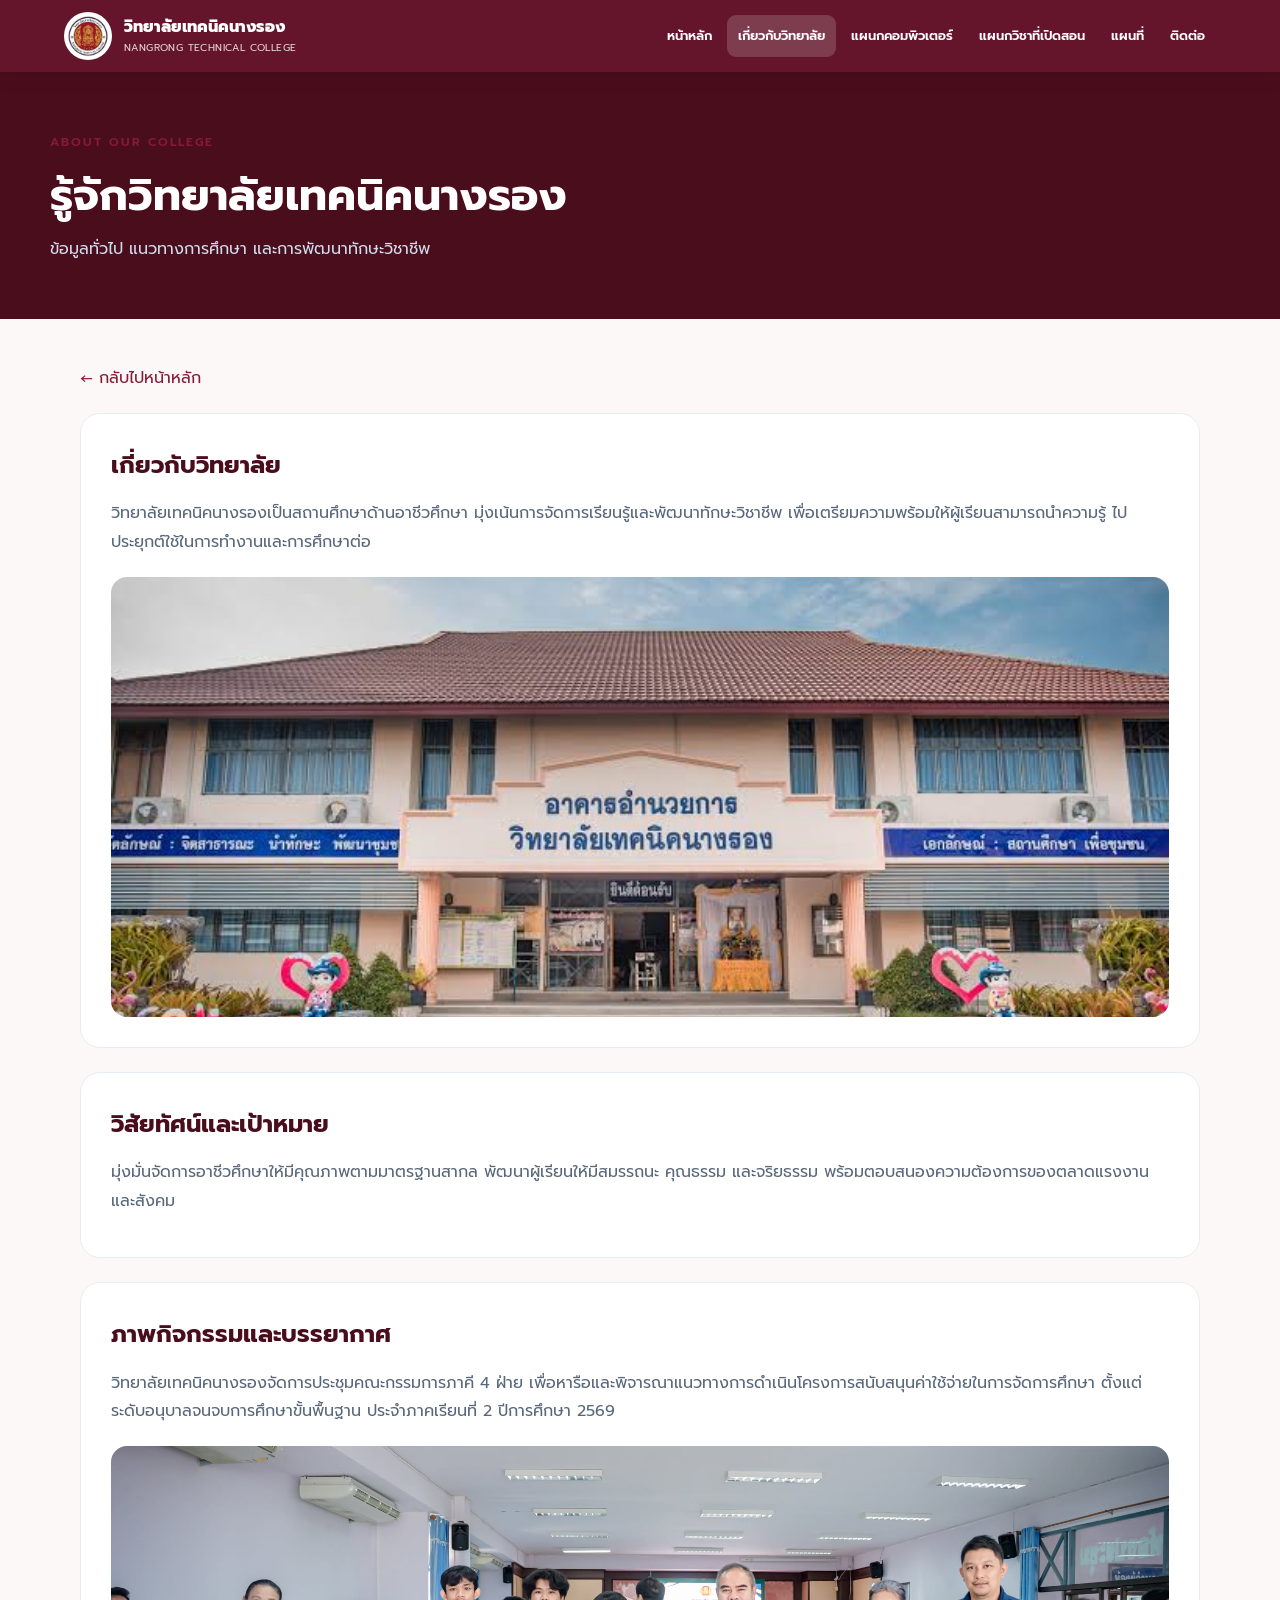
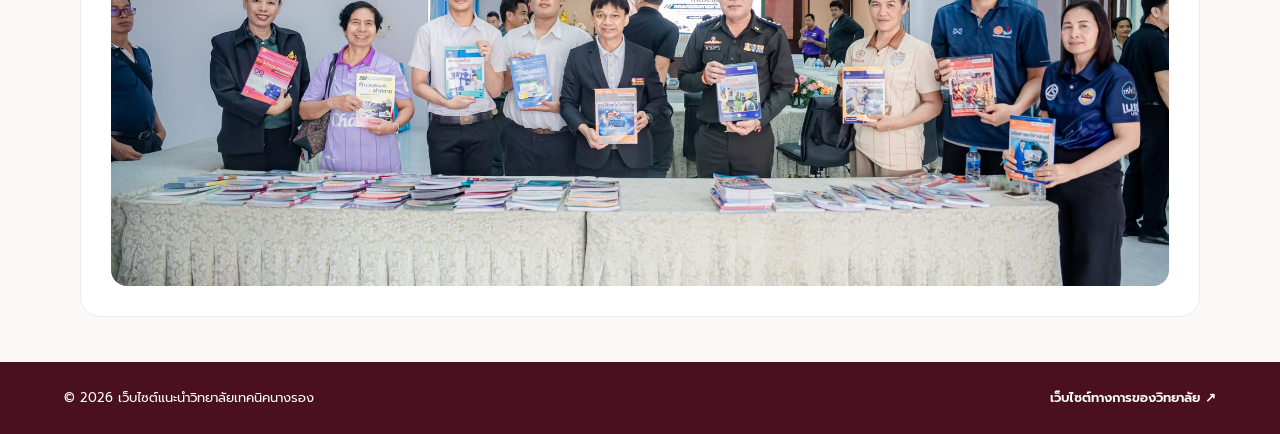
==== about.html @ 65c16c16 "Add files via upload" ====
<!DOCTYPE html>
<html lang="th">
<head>
    <meta charset="UTF-8">
    <meta name="viewport" content="width=device-width, initial-scale=1.0">
    <title>เกี่ยวกับวิทยาลัย | วิทยาลัยเทคนิคนางรอง</title>
    <link rel="stylesheet" href="style.css">
</head>
<body>

<header class="site-header">
    <a class="site-brand" href="index.html">
        <img src="photo/logo.jpg" alt="ตราวิทยาลัยเทคนิคนางรอง">
        <span>วิทยาลัยเทคนิคนางรอง<small>NANGRONG TECHNICAL COLLEGE</small></span>
    </a>
    <button class="site-menu" id="menuBtn" type="button" aria-expanded="false" aria-controls="nav">☰ เมนู</button>
    <nav class="site-nav" id="nav" aria-label="เมนูหลัก">
            <a href="index.html">หน้าหลัก</a>
            <a href="about.html" class="active" aria-current="page">เกี่ยวกับวิทยาลัย</a>
            <a href="computer.html">แผนกคอมพิวเตอร์</a>
            <a href="departments.html">แผนกวิชาที่เปิดสอน</a>
            <a href="map.html">แผนที่</a>
            <a href="contact.html">ติดต่อ</a>
    </nav>
</header>

<section class="page-banner">
    <div>
        <span class="eyebrow">ABOUT OUR COLLEGE</span>
        <h1>รู้จักวิทยาลัยเทคนิคนางรอง</h1>
        <p>ข้อมูลทั่วไป แนวทางการศึกษา และการพัฒนาทักษะวิชาชีพ</p>
    </div>
</section>

<main class="page-content">
    <a href="index.html" class="back-link">← กลับไปหน้าหลัก</a>

    <section class="content-panel">
        <h2>เกี่ยวกับวิทยาลัย</h2>
        <p>
            วิทยาลัยเทคนิคนางรองเป็นสถานศึกษาด้านอาชีวศึกษา
            มุ่งเน้นการจัดการเรียนรู้และพัฒนาทักษะวิชาชีพ
            เพื่อเตรียมความพร้อมให้ผู้เรียนสามารถนำความรู้
            ไปประยุกต์ใช้ในการทำงานและการศึกษาต่อ
        </p>

        <!-- เปลี่ยนชื่อไฟล์รูปได้ที่ src -->
        <img
            src="photo/college-about.jpg"
            alt="ภาพบรรยากาศวิทยาลัย"
            class="content-photo"
            onerror="this.style.display='none'">
    </section>

    <section class="content-panel">
        <h2>วิสัยทัศน์และเป้าหมาย</h2>
        <p>
            มุ่งมั่นจัดการอาชีวศึกษาให้มีคุณภาพตามมาตรฐานสากล
            พัฒนาผู้เรียนให้มีสมรรถนะ คุณธรรม และจริยธรรม
            พร้อมตอบสนองความต้องการของตลาดแรงงานและสังคม
        </p>
    </section>

    <section class="content-panel">
        <h2>ภาพกิจกรรมและบรรยากาศ</h2>
        <p>
            วิทยาลัยเทคนิคนางรองจัดการประชุมคณะกรรมการภาคี 4 ฝ่าย 
            เพื่อหารือและพิจารณาแนวทางการดำเนินโครงการสนับสนุนค่าใช้จ่ายในการจัดการศึกษา ตั้งแต่ระดับอนุบาลจนจบการศึกษาขั้นพื้นฐาน ประจำภาคเรียนที่ 2 ปีการศึกษา 2569
        
        </p>

        <img
            src="photo/activity.jpg"
            alt="ภาพกิจกรรมของวิทยาลัย"
            class="content-photo"
            onerror="this.style.display='none'">
    </section>
</main>

<footer class="site-footer">
    <p>© 2026 เว็บไซต์แนะนำวิทยาลัยเทคนิคนางรอง</p>
    <a href="https://nrtech.ac.th/" target="_blank" rel="noopener noreferrer">เว็บไซต์ทางการของวิทยาลัย ↗</a>
</footer>

<script>
(function () {
    const button = document.querySelector(".site-menu");
    const nav = document.querySelector(".site-nav");
    if (!button || !nav) return;
    button.addEventListener("click", function () {
        const isOpen = nav.classList.toggle("open");
        button.setAttribute("aria-expanded", String(isOpen));
    });
})();
</script>
</body>
</html>
---- style.css ----
@import url('https://fonts.googleapis.com/css2?family=Prompt:wght@300;400;500;600;700&display=swap');

:root {
    --navy: #4A0D1C;
    --blue: #861B35;
    --light-blue: #F7E8EC;
    --text: #32131C;
    --muted: #77676B;
    --white: #FFFFFF;
    --background: #FCF8F7;
}

* {
    box-sizing: border-box;
    margin: 0;
    padding: 0;
}

html {
    scroll-behavior: smooth;
}

body {
    font-family: 'Prompt', sans-serif;
    color: var(--text);
    background: var(--background);
    line-height: 1.8;
}

a {
    color: inherit;
    text-decoration: none;
}

.navbar {
    max-width: 1240px;
    margin: auto;
    padding: 22px 30px;
    display: flex;
    justify-content: space-between;
    align-items: center;
    gap: 16px;
}

.logo {
    display: flex;
    align-items: center;
    gap: 12px;
    font-weight: 600;
}


.logo-icon {
    width: 54px;
    height: 54px;
    flex-shrink: 0;
    display: flex;
    align-items: center;
    justify-content: center;
    overflow: hidden;
    background: transparent;
    border-radius: 50%;
}

.logo-icon img {
    width: 100%;
    height: 100%;
    object-fit: contain;
    display: block;
}

.official-link {
    font-size: 14px;
    color: var(--muted);
}

.hero {
    max-width: 1240px;
    margin: 22px auto 70px;
    padding: 40px 30px;
    display: grid;
    grid-template-columns: 1fr 1fr;
    align-items: center;
    gap: 55px;
}

.hero-content {
    padding: 20px 0;
}

.eyebrow {
    color: var(--blue);
    font-size: 12px;
    font-weight: 600;
    letter-spacing: 2px;
}

h1 {
    font-size: clamp(34px, 4.2vw, 58px);
    line-height: 1.35;
    margin: 18px 0;
    color: var(--navy);
}

h1 span {
    color: var(--blue);
}

.hero-content > p {
    max-width: 520px;
    color: var(--muted);
    margin-bottom: 30px;
}

.primary-button {
    display: inline-flex;
    gap: 22px;
    align-items: center;
    padding: 13px 23px;
    border-radius: 12px;
    background: var(--blue);
    color: white;
    transition: 0.25s;
}

.primary-button:hover {
    transform: translateY(-3px);
    background: var(--navy);
}



.hero-image {
    position: relative;
    width: 100%;
    aspect-ratio: 1 / 1;
    height: auto;
    min-height: 0;
    background: #F3E3E7;
    border-radius: 24px;
    overflow: hidden;
    box-shadow: 0 20px 45px #4A0D1C20;
}

.hero-image img {
    position: absolute;
    inset: 0;
    width: 100%;
    height: 100%;
    object-fit: contain;
    object-position: center;
    display: block;
}

.image-caption {
    position: absolute;
    bottom: 0;
    width: 100%;
    padding: 55px 24px 20px;
    display: flex;
    justify-content: space-between;
    gap: 12px;
    color: white;
    background: linear-gradient(transparent, #102b46d9);
    font-size: 13px;
}

.quick-section {
    background: white;
    padding: 75px max(30px, calc((100% - 1180px) / 2));
}

.section-heading {
    display: flex;
    justify-content: space-between;
    align-items: end;
    gap: 20px;
    margin-bottom: 30px;
}

.section-heading h2 {
    color: var(--navy);
    font-size: clamp(23px, 3vw, 32px);
    margin-top: 8px;
}

.section-heading > p {
    color: var(--muted);
    font-size: 14px;
}

.card-grid {
    display: grid;
    grid-template-columns: repeat(3, minmax(0, 1fr));
    gap: 22px;
}

.info-card {
    padding: 28px;
    min-height: 285px;
    border: 1px solid #e7edf5;
    border-radius: 20px;
    background: white;
    display: flex;
    flex-direction: column;
    align-items: flex-start;
    transition: 0.25s;
}

.info-card:hover {
    transform: translateY(-7px);
    border-color: #b7cdfb;
    box-shadow: 0 18px 40px #102b4610;
}

.card-icon {
    width: 48px;
    height: 48px;
    display: grid;
    place-items: center;
    border-radius: 14px;
    background: var(--light-blue);
    color: var(--blue);
    font-weight: 600;
    margin-bottom: 20px;
}

.card-label {
    color: var(--blue);
    font-size: 11px;
    letter-spacing: 1.5px;
}

.info-card h3 {
    margin: 8px 0;
    font-size: 19px;
    line-height: 1.6;
}

.info-card p {
    color: var(--muted);
    font-size: 14px;
    margin-bottom: 20px;
}

.card-arrow {
    color: var(--blue);
    font-size: 14px;
    font-weight: 500;
    margin-top: auto;
}

.footer {
    max-width: 1240px;
    margin: auto;
    padding: 25px 30px;
    display: flex;
    justify-content: space-between;
    flex-wrap: wrap;
    gap: 10px;
    color: var(--muted);
    font-size: 12px;
}

.footer a {
    color: var(--blue);
}

/* รูปแบบสำหรับหน้ารายละเอียด */
.page-banner {
    background: var(--navy);
    color: white;
    padding: 55px 30px;
}

.page-banner > div {
    max-width: 1180px;
    margin: auto;
}

.page-banner h1 {
    color: white;
    font-size: clamp(30px, 4vw, 44px);
    margin: 10px 0;
}

.page-banner p {
    color: #d1dced;
}

.page-content {
    max-width: 1180px;
    margin: 45px auto;
    padding: 0 30px;
}

.content-panel {
    padding: 30px;
    border: 1px solid #e7edf5;
    border-radius: 20px;
    background: white;
    margin-bottom: 24px;
}

.content-panel h2 {
    margin-bottom: 12px;
    color: var(--navy);
}

.content-panel p {
    color: #58677a;
    margin-bottom: 12px;
}

.content-photo {
    display: block;
    width: 100%;
    max-height: 440px;
    object-fit: cover;
    border-radius: 16px;
    margin-top: 20px;
}

.map-frame {
    width: 100%;
    height: 400px;
    border: 0;
    border-radius: 16px;
}

.action-link {
    display: inline-block;
    margin-top: 12px;
    padding: 11px 18px;
    background: var(--blue);
    color: white;
    border-radius: 10px;
}

.contact-item {
    padding: 16px 0;
    border-bottom: 1px solid #e7edf5;
}

.contact-item:last-child {
    border-bottom: 0;
}

.contact-item strong {
    display: block;
    color: var(--navy);
}

.back-link {
    display: inline-block;
    color: var(--blue);
    margin-bottom: 20px;
}

@media (max-width: 800px) {
    .hero {
        grid-template-columns: 1fr;
        gap: 25px;
        margin-top: 0;
    }

    .hero-image {
        height: 320px;
        min-height: 260px;
    }

    .card-grid {
        grid-template-columns: 1fr;
    }

    .info-card {
        min-height: 240px;
    }

    .section-heading {
        align-items: flex-start;
        flex-direction: column;
    }
}

@media (max-width: 480px) {
    .navbar {
        padding: 16px;
    }

    .logo {
        font-size: 13px;
    }

    .official-link {
        font-size: 12px;
    }

    .hero {
        padding: 28px 20px;
    }

    .quick-section {
        padding: 45px 20px;
    }

    .page-content {
        padding: 0 18px;
    }

    .content-panel {
        padding: 20px;
    }

    .map-frame {
        height: 320px;
    }
}

/* ===== ปรับแต่งการ์ดเมนู 3 ปุ่ม ===== */

.card-grid {
    gap: 22px;
}

.info-card {
    background: #FFFFFF;
    border: 1px solid #EAD7DD;
    border-radius: 22px;
    padding: 28px;
    transition:
        transform 0.25s ease,
        box-shadow 0.25s ease,
        border-color 0.25s ease;
}

.info-card:hover {
    transform: translateY(-6px);
    border-color: #8B1E3F;
    box-shadow: 0 18px 35px rgba(74, 13, 28, 0.10);
}

.card-icon {
    background: #F6E5EA;
    color: #7D1735;
    border-radius: 14px;
}

.info-card h3 {
    color: #4A0D1C;
}

.info-card p {
    color: #77676B;
    line-height: 1.8;
}

.info-card a {
    color: #8B1E3F;
    font-weight: 600;
    text-decoration: none;
}

.info-card a:hover {
    color: #4A0D1C;
}

/* ===== ปรับปุ่มหลัก ===== */

.hero .btn,
.hero .primary-btn {
    background: #8B1E3F;
    color: #FFFFFF;
    border-radius: 12px;
    transition: background 0.2s ease, transform 0.2s ease;
}

.hero .btn:hover,
.hero .primary-btn:hover {
    background: #4A0D1C;
    transform: translateY(-2px);
}

/* ===== ปรับการแสดงผลบนมือถือ ===== */

@media (max-width: 768px) {
    .card-grid {
        grid-template-columns: 1fr;
    }

    .info-card {
        padding: 22px;
    }
}


/* ===== Shared site navigation: used on every page ===== */
.site-header {
    position: sticky;
    top: 0;
    z-index: 1000;
    display: flex;
    align-items: center;
    justify-content: space-between;
    gap: 22px;
    width: 100%;
    padding: 12px clamp(18px, 5vw, 72px);
    color: #fff;
    background: #64152b;
    box-shadow: 0 4px 18px rgba(40, 5, 15, .14);
}
.site-brand {
    display: flex;
    align-items: center;
    gap: 12px;
    min-width: 0;
    color: #fff;
    text-decoration: none;
    font-weight: 800;
    line-height: 1.35;
}
.site-brand img {
    display: block;
    width: 48px;
    height: 48px;
    flex: 0 0 48px;
    padding: 3px;
    object-fit: contain;
    background: #fff;
    border-radius: 50%;
}
.site-brand small {
    display: block;
    margin-top: 2px;
    font-size: 10px;
    font-weight: 400;
    letter-spacing: .4px;
    opacity: .82;
}
.site-nav {
    display: flex;
    align-items: center;
    justify-content: flex-end;
    flex-wrap: wrap;
    gap: 4px;
}
.site-nav a {
    display: inline-flex;
    align-items: center;
    padding: 9px 11px;
    border-radius: 9px;
    color: #fff;
    font-size: 13px;
    font-weight: 600;
    text-decoration: none;
    transition: background .2s ease;
}
.site-nav a:hover,
.site-nav a.active {
    background: rgba(255,255,255,.17);
}
.site-menu {
    display: none;
    padding: 8px 11px;
    color: #fff;
    background: transparent;
    border: 1px solid rgba(255,255,255,.45);
    border-radius: 8px;
    font: inherit;
    cursor: pointer;
}
.site-footer {
    display: flex;
    align-items: center;
    justify-content: space-between;
    flex-wrap: wrap;
    gap: 12px;
    padding: 24px clamp(18px, 5vw, 72px);
    color: #fff;
    background: #4a1020;
    font-size: 13px;
}
.site-footer p { margin: 0; }
.site-footer a { color: #fff; font-weight: 600; text-decoration: none; }
.site-footer a:hover { text-decoration: underline; }
@media (max-width: 900px) {
    .site-header { flex-wrap: wrap; gap: 12px; }
    .site-menu { display: inline-flex; margin-left: auto; }
    .site-nav { display: none; width: 100%; align-items: stretch; flex-direction: column; }
    .site-nav.open { display: flex; }
    .site-nav a { padding: 11px 12px; }
}
@media (max-width: 520px) {
    .site-header { padding: 10px 4%; }
    .site-brand img { width: 42px; height: 42px; flex-basis: 42px; }
    .site-brand { font-size: 14px; }
    .site-brand small { font-size: 9px; }
    .site-footer { flex-direction: column; align-items: flex-start; }
}


/* Departments Hero - matching Computer Department */
.departments-hero {
  width: 100%;
  max-width: none;
  min-height: 340px;
  margin: 0;
  padding: 64px clamp(28px, 9%, 125px);
  box-sizing: border-box;
  display: flex;
  align-items: center;
  border-radius: 0 0 30px 30px;
  overflow: hidden;
  background: linear-gradient(120deg, #501022 0%, #751832 55%, #921f43 100%);
}

.departments-hero-content {
  width: 100%;
  display: block;
}

.departments-hero-label {
  margin-bottom: 24px;
  color: #ffffff;
  font-size: 15px;
  font-weight: 600;
  letter-spacing: 1px;
}

.departments-hero-text {
  width: 100%;
  max-width: 760px;
  padding: 0;
  margin: 0;
  border-radius: 0;
  background: transparent;
}

.departments-hero-text h1 {
  margin: 0 0 20px;
  color: #ffffff;
  font-size: clamp(32px, 3.5vw, 46px);
  line-height: 1.4;
  font-weight: 800;
}

.departments-hero-text p {
  max-width: 720px;
  margin: 0;
  color: rgba(255, 255, 255, 0.92);
  font-size: 16px;
  line-height: 2;
}

.departments-hero-button {
  display: none;
}

@media (max-width: 768px) {
  .departments-hero {
    min-height: 300px;
    padding: 48px 26px;
    border-radius: 0 0 22px 22px;
  }

  .departments-hero-label {
    margin-bottom: 18px;
    font-size: 13px;
  }

  .departments-hero-text h1 {
    font-size: 30px;
  }

  .departments-hero-text p {
    font-size: 14px;
    line-height: 1.9;
  }
}
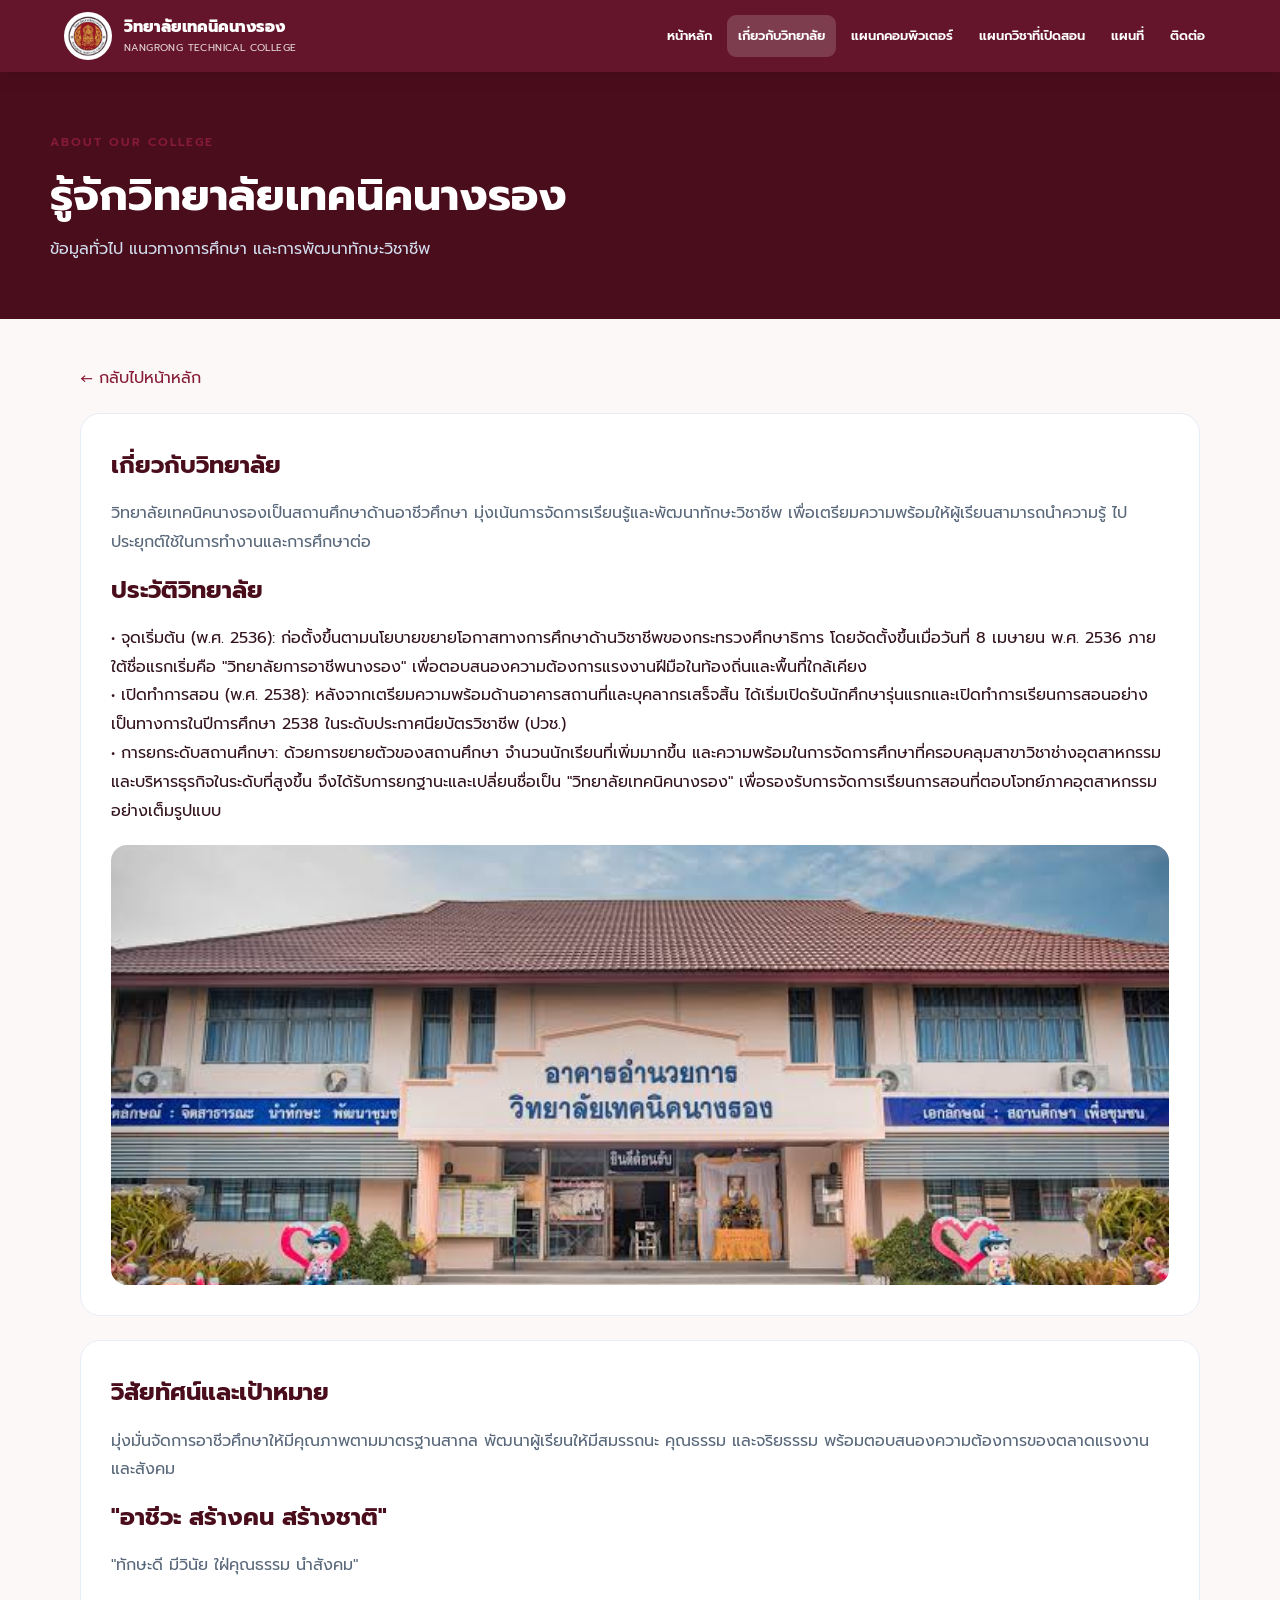
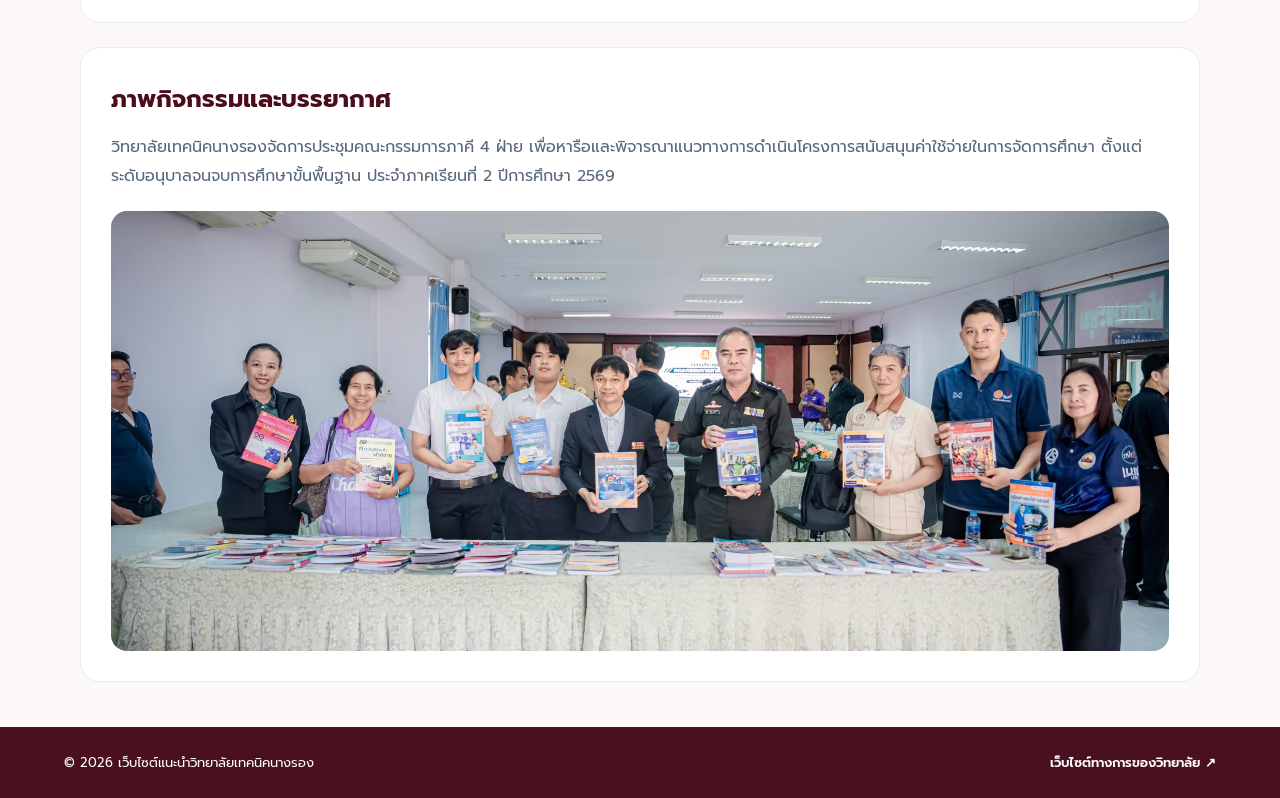
==== commit 64fe965c: "Add files via upload" ====
--- a/about.html
+++ b/about.html
@@ -43,6 +43,15 @@
             มุ่งเน้นการจัดการเรียนรู้และพัฒนาทักษะวิชาชีพ
             เพื่อเตรียมความพร้อมให้ผู้เรียนสามารถนำความรู้
             ไปประยุกต์ใช้ในการทำงานและการศึกษาต่อ
+            </p>
+         <h2>ประวัติวิทยาลัย</h2>
+        <p>
+            <ul>
+            • จุดเริ่มต้น (พ.ศ. 2536): ก่อตั้งขึ้นตามนโยบายขยายโอกาสทางการศึกษาด้านวิชาชีพของกระทรวงศึกษาธิการ โดยจัดตั้งขึ้นเมื่อวันที่ 8 เมษายน พ.ศ. 2536 ภายใต้ชื่อแรกเริ่มคือ "วิทยาลัยการอาชีพนางรอง" เพื่อตอบสนองความต้องการแรงงานฝีมือในท้องถิ่นและพื้นที่ใกล้เคียง
+            </ul>
+            • เปิดทำการสอน (พ.ศ. 2538): หลังจากเตรียมความพร้อมด้านอาคารสถานที่และบุคลากรเสร็จสิ้น ได้เริ่มเปิดรับนักศึกษารุ่นแรกและเปิดทำการเรียนการสอนอย่างเป็นทางการในปีการศึกษา 2538 ในระดับประกาศนียบัตรวิชาชีพ (ปวช.)
+            <ul>• การยกระดับสถานศึกษา: ด้วยการขยายตัวของสถานศึกษา จำนวนนักเรียนที่เพิ่มมากขึ้น และความพร้อมในการจัดการศึกษาที่ครอบคลุมสาขาวิชาช่างอุตสาหกรรมและบริหารธุรกิจในระดับที่สูงขึ้น จึงได้รับการยกฐานะและเปลี่ยนชื่อเป็น "วิทยาลัยเทคนิคนางรอง" เพื่อรองรับการจัดการเรียนการสอนที่ตอบโจทย์ภาคอุตสาหกรรมอย่างเต็มรูปแบบ
+</ul>
         </p>
 
         <!-- เปลี่ยนชื่อไฟล์รูปได้ที่ src -->
@@ -59,6 +68,10 @@
             มุ่งมั่นจัดการอาชีวศึกษาให้มีคุณภาพตามมาตรฐานสากล
             พัฒนาผู้เรียนให้มีสมรรถนะ คุณธรรม และจริยธรรม
             พร้อมตอบสนองความต้องการของตลาดแรงงานและสังคม
+        </p>
+         <h2>"อาชีวะ สร้างคน สร้างชาติ"</h2>
+        <p>
+             "ทักษะดี มีวินัย ใฝ่คุณธรรม นำสังคม"
         </p>
     </section>
 
